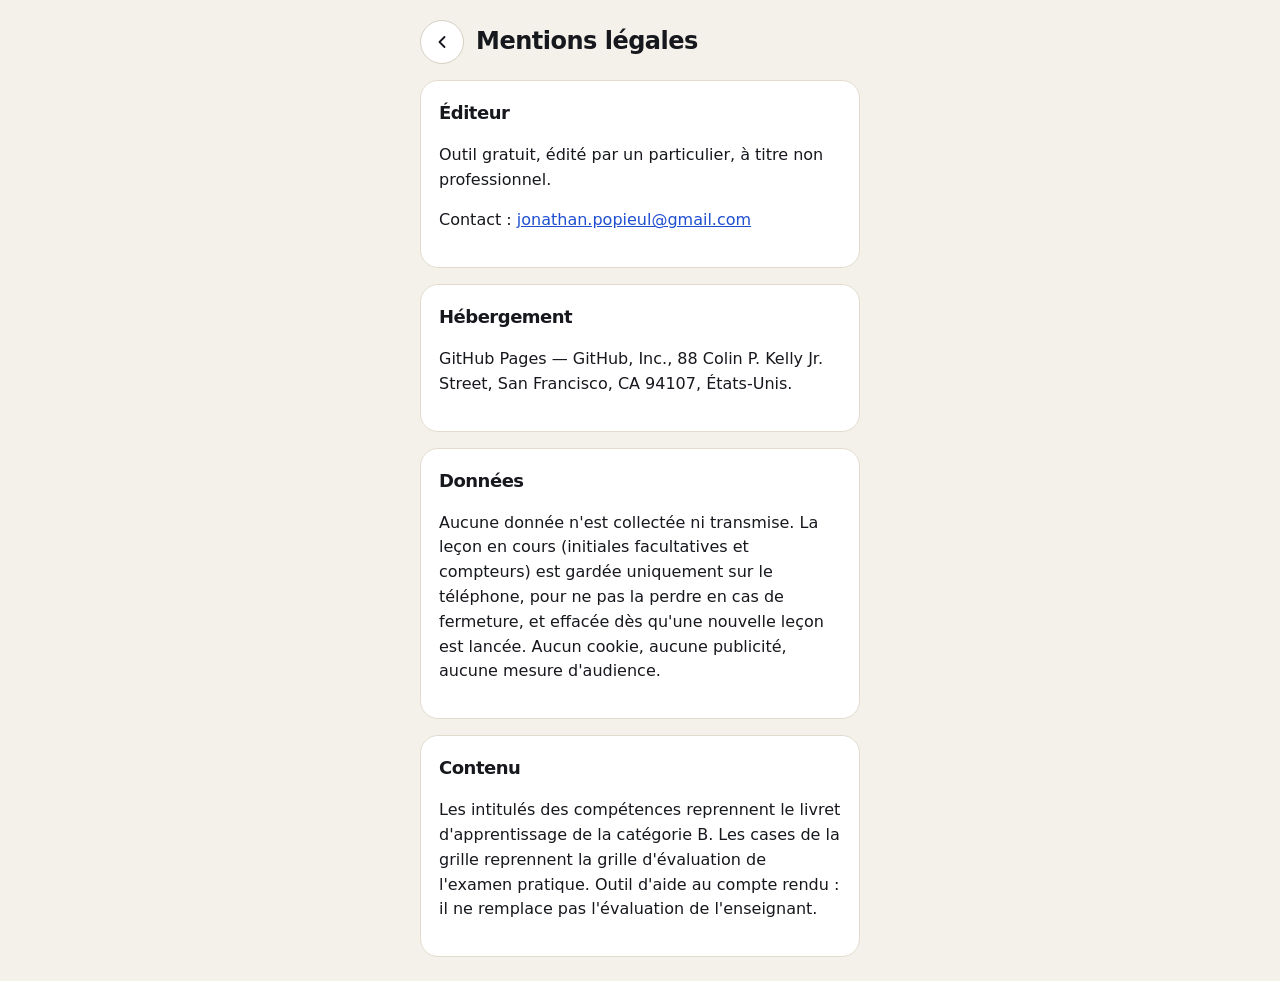
==== mentions-legales.html @ b7b08ff1 "Add files via upload" ====
<!doctype html>
<html lang="fr">
<head>
<meta charset="utf-8">
<meta name="viewport" content="width=device-width, initial-scale=1">
<title>Mentions légales — Relevé de leçon</title>
<link rel="stylesheet" href="app.css">
</head>
<body>
<main id="app" style="gap:16px;line-height:1.55">
<div class="row"><a class="icon-btn" href="./" aria-label="Retour"><svg viewBox="0 0 24 24" fill="none" stroke="currentColor" stroke-width="2.2" stroke-linecap="round" stroke-linejoin="round"><path d="M15 18l-6-6 6-6"/></svg></a><h1 style="font-size:24px;font-weight:800">Mentions légales</h1></div>
<section class="card"><h2 style="font-size:18px">Éditeur</h2>
<p>Outil gratuit, édité par un particulier, à titre non professionnel.</p>
<p>Contact : <a href="mailto:jonathan.popieul@gmail.com">jonathan.popieul@gmail.com</a></p></section>
<section class="card"><h2 style="font-size:18px">Hébergement</h2>
<p>GitHub Pages — GitHub, Inc., 88 Colin P. Kelly Jr. Street, San Francisco, CA 94107, États-Unis.</p></section>
<section class="card"><h2 style="font-size:18px">Données</h2>
<p>Aucune donnée n'est collectée ni transmise. La leçon en cours (initiales facultatives et compteurs) est gardée uniquement sur le téléphone, pour ne pas la perdre en cas de fermeture, et effacée dès qu'une nouvelle leçon est lancée. Aucun cookie, aucune publicité, aucune mesure d'audience.</p></section>
<section class="card"><h2 style="font-size:18px">Contenu</h2>
<p>Les intitulés des compétences reprennent le livret d'apprentissage de la catégorie B. Les cases de la grille reprennent la grille d'évaluation de l'examen pratique. Outil d'aide au compte rendu : il ne remplace pas l'évaluation de l'enseignant.</p></section>
</main>
</body>
</html>
---- app.css ----
:root{
  --ground:#F4F1EA; --card:#FFFFFF; --ink:#16181D; --ink2:#3E424B; --muted:#5A5F6B;
  --line:#E2DCCF; --line2:#D6D0C4; --soft:#EDE8DD; --blue:#1F4FD1; --blue-d:#163A9C; --blue-l:#E3E9FB; --blue-m:#8FA7E8;
  --orange:#C2410C; --orange-d:#9A3412; --orange-l:#FBEEE6; --neutral:#E2DCCF;
  --display:'Bricolage Grotesque', system-ui, sans-serif;
  --body:'Atkinson Hyperlegible', system-ui, sans-serif;
}
*{box-sizing:border-box}
html,body{margin:0;background:var(--ground);color:var(--ink);font-family:var(--body);font-size:16px;-webkit-text-size-adjust:100%}
body{min-height:100vh;min-height:100dvh}
button,input,select{font:inherit;color:inherit}
a{color:var(--blue)}
#app{max-width:480px;margin:0 auto;min-height:100vh;min-height:100dvh;padding:calc(env(safe-area-inset-top) + 20px) 20px calc(env(safe-area-inset-bottom) + 24px);display:flex;flex-direction:column;gap:20px}
.loading{color:var(--muted);text-align:center;margin-top:40vh}
.dark{background:var(--ink);color:var(--ground)}
body.is-dark{background:var(--ink)}

h1,h2,.display{font-family:var(--display);margin:0;letter-spacing:-.5px}
.brand{font-family:var(--display);font-weight:800;font-size:22px}
.muted{color:var(--muted)}
.small{font-size:13px}
.row{display:flex;align-items:center;gap:12px}
.between{justify-content:space-between}
.stack{display:flex;flex-direction:column;gap:12px}
.grow{flex:1}
.spacer{margin-top:auto}

.icon-btn{width:44px;height:44px;flex-shrink:0;border-radius:22px;border:1px solid var(--line2);background:var(--card);display:inline-flex;align-items:center;justify-content:center;cursor:pointer;color:var(--ink);text-decoration:none}
.dark .icon-btn{background:transparent;border-color:#3A3E47;color:var(--ground)}
.icon-btn svg{width:20px;height:20px}

.btn{display:flex;align-items:center;justify-content:center;gap:10px;min-height:56px;padding:0 20px;border-radius:16px;border:0;font-weight:700;font-size:17px;cursor:pointer;text-decoration:none;width:100%}
.btn-primary{background:var(--blue);color:#fff}
.btn-dark{background:var(--ink);color:#fff}
.btn-light{background:var(--card);color:var(--ink);border:1px solid var(--line2)}
.btn-ghost{background:transparent;color:inherit;border:1px solid #3A3E47}
.btn:disabled{opacity:.5;cursor:default}
.btn svg{width:18px;height:18px}

.card{background:var(--card);border:1px solid var(--line);border-radius:18px;padding:18px}
.hero{background:var(--blue);color:#fff;border-radius:20px;padding:22px;display:flex;flex-direction:column;gap:14px}
.hero .btn{background:#fff;color:var(--ink);min-height:52px}
.countdown{font-family:var(--display);font-weight:800;font-size:56px;line-height:1;letter-spacing:-2px}

.bar{height:12px;border-radius:6px;overflow:hidden;display:flex;background:var(--soft)}
.bar .m{background:var(--ink)} .bar .c{background:var(--blue-m)}
.legend{display:flex;gap:14px;flex-wrap:wrap;font-size:13px;color:var(--muted)}
.dot{width:10px;height:10px;border-radius:5px;display:inline-block;margin-right:6px;vertical-align:-1px}

.tiles{display:grid;grid-template-columns:repeat(2,minmax(0,1fr));gap:12px}
.tile{background:var(--card);border:1px solid var(--line);border-radius:18px;padding:16px;min-height:108px;display:flex;flex-direction:column;justify-content:space-between;text-decoration:none;color:var(--ink);cursor:pointer;text-align:left}
.tile svg{width:26px;height:26px}
.tile b{font-size:16px}

.banner{background:var(--orange-l);border-radius:16px;padding:14px 16px;font-size:14px;line-height:1.45}
.banner b{color:var(--orange-d)}
.warn{background:var(--orange);color:#fff;border-radius:14px;padding:12px 14px;font-weight:700;font-size:15px;display:flex;gap:12px;align-items:center}

.progress{flex:1;height:8px;border-radius:4px;background:var(--line);overflow:hidden}
.progress>div{height:8px;background:var(--blue)}
.chip{align-self:flex-start;padding:6px 12px;border-radius:999px;font-size:13px;font-weight:700}
.chip-VI,.chip-VE{background:var(--blue-l);color:var(--blue-d)}
.chip-SR{background:var(--orange-l);color:var(--orange-d)}
.chip-PS{background:var(--soft);color:var(--ink2)}
.question{font-family:var(--display);font-weight:700;font-size:28px;line-height:1.15;letter-spacing:-.5px}
.context{font-size:14px;color:var(--muted);line-height:1.4}
.hint{background:var(--card);border:1px dashed var(--line2);border-radius:16px;padding:16px;display:flex;gap:12px;color:var(--ink2);line-height:1.45}
.answer{background:var(--card);border:1px solid var(--line);border-radius:18px;padding:16px 18px;display:flex;flex-direction:column;gap:8px}
.answer .label{font-weight:700;font-size:12px;letter-spacing:.6px;text-transform:uppercase;color:var(--blue-d)}
.answer .text{font-size:17px;line-height:1.5;white-space:pre-line}
.listen{display:inline-flex;align-items:center;gap:12px;min-height:52px;padding:0 20px 0 7px;border-radius:26px;border:1px solid var(--line2);background:var(--card);font-weight:700;cursor:pointer;align-self:flex-start}
.listen .round{width:38px;height:38px;border-radius:19px;background:var(--ink);display:flex;align-items:center;justify-content:center}
.listen svg{width:18px;height:18px}

.rate{display:grid;grid-template-columns:repeat(3,minmax(0,1fr));gap:10px}
.rate button{min-height:72px;border-radius:16px;cursor:pointer;display:flex;flex-direction:column;align-items:center;justify-content:center;gap:2px}
.rate b{font-size:17px} .rate span{font-size:12px}
.r-rate{border:2px solid var(--orange);background:var(--card);color:var(--orange-d)}
.r-hes{border:0;background:var(--neutral);color:var(--ink)}
.r-su{border:0;background:var(--blue);color:#fff}

.stats{display:grid;grid-template-columns:repeat(3,minmax(0,1fr));gap:10px}
.stat{border-radius:16px;padding:14px}
.stat .n{font-family:var(--display);font-weight:800;font-size:32px}
.stat .l{font-size:14px;font-weight:700}
.stat-su{background:var(--blue);color:#fff}.stat-hes{background:var(--neutral)}.stat-rate{background:var(--card);border:2px solid var(--orange);color:var(--orange-d)}

.list{background:var(--card);border:1px solid var(--line);border-radius:18px;overflow:hidden}
.item{display:flex;align-items:center;gap:12px;padding:14px 16px;border-bottom:1px solid var(--soft);width:100%;background:none;border-left:0;border-right:0;border-top:0;text-align:left;cursor:pointer}
.item:last-child{border-bottom:0}
.item .t{font-size:15px;font-weight:700;line-height:1.3}
.item .s{font-size:13px;color:var(--muted)}
.badge{padding:4px 10px;border-radius:999px;font-size:12px;font-weight:700;white-space:nowrap}
.b-m{background:var(--ink);color:#fff}.b-c{background:var(--blue-l);color:var(--blue-d)}.b-r{border:1.5px solid var(--orange);color:var(--orange-d)}.b-n{border:1px solid var(--line2);color:var(--muted)}.b-x{border:1px dashed #8A8F99;color:var(--ink2)}
.strike .t{text-decoration:line-through;color:var(--muted)}

.chips{display:flex;gap:8px;overflow-x:auto;padding-bottom:4px;-webkit-overflow-scrolling:touch}
.chips button{flex-shrink:0;min-height:40px;padding:0 14px;border-radius:20px;border:1px solid var(--line2);background:var(--card);cursor:pointer;font-size:14px}
.chips button[aria-pressed="true"]{background:var(--ink);color:#fff;border-color:var(--ink);font-weight:700}

.field{display:flex;flex-direction:column;gap:8px}
.field label,.legend-t{font-weight:700}
.input{min-height:52px;border-radius:14px;border:1px solid #C9C2B3;background:var(--card);padding:0 16px;font-size:16px;width:100%}
.check{display:flex;align-items:center;gap:10px;min-height:44px}
.check input{width:22px;height:22px;accent-color:var(--blue);margin:0}
.options{display:grid;grid-template-columns:repeat(2,minmax(0,1fr));gap:12px}
.option{border:1px solid var(--line2);background:var(--card);border-radius:16px;padding:16px;display:flex;flex-direction:column;gap:6px;cursor:pointer;text-align:left}
.option[aria-pressed="true"]{border:2px solid var(--blue);padding:15px}
.option small{color:var(--muted);line-height:1.35}

.odo{background:var(--ink);border-radius:18px;padding:20px 16px;display:flex;flex-direction:column;gap:16px;align-items:center;color:#fff}
.digits{display:flex;gap:6px;align-items:flex-end}
.digit{width:38px;height:54px;border-radius:8px;background:#2A2D35;color:#8A8F99;font-family:var(--display);font-weight:700;font-size:30px;display:flex;align-items:center;justify-content:center}
.digit.on{width:46px;height:62px;background:#fff;color:var(--ink);font-weight:800;font-size:36px;outline:3px solid var(--blue-m);outline-offset:2px}
.odo .grid2{display:grid;grid-template-columns:repeat(2,minmax(0,1fr));gap:10px;width:100%}
.odo input{min-height:48px;border-radius:12px;border:1px solid #3A3E47;background:#2A2D35;color:#fff;padding:0 14px;font-size:20px;font-weight:700;width:100%;letter-spacing:4px}
.odo label{font-size:12px;color:#C9C5BC}
.draw .part{padding:12px 16px;border-bottom:1px solid var(--soft);display:flex;flex-direction:column;gap:3px}
.draw .part:last-child{border-bottom:0}
.part .k{font-size:12px;font-weight:700;text-transform:uppercase;letter-spacing:.5px}
.part .note{font-size:12px;color:var(--orange-d)}

.steps{display:flex;flex-direction:column;gap:8px}
.step{display:flex;align-items:center;gap:12px;padding:12px 14px;border-radius:14px;background:var(--card);border:1px solid var(--line)}
.step.cur{background:var(--ink);color:#fff;border-color:var(--ink)}
.step.todo{background:transparent;border-style:dashed;color:var(--muted)}
.step .n{width:28px;height:28px;border-radius:14px;border:2px solid currentColor;display:flex;align-items:center;justify-content:center;font-size:13px;font-weight:700;flex-shrink:0}
.rec{width:88px;height:88px;border-radius:44px;border:6px solid #F4D3C2;background:var(--orange);cursor:pointer;display:flex;align-items:center;justify-content:center;align-self:center}
.rec .sq{width:26px;height:26px;border-radius:6px;background:#fff}
.rec .ci{width:30px;height:30px;border-radius:15px;background:#fff}

.ring{width:148px;height:148px;border-radius:74px;border:8px solid #2A2D35;display:flex;align-items:center;justify-content:center;font-family:var(--display);font-weight:800;font-size:52px;align-self:center}
.player{display:flex;justify-content:center;align-items:center;gap:28px}
.player .big{width:80px;height:80px;border-radius:40px;border:0;background:var(--ground);color:var(--ink);display:flex;align-items:center;justify-content:center;cursor:pointer}
.player .big svg{width:28px;height:28px}
.player .icon-btn{width:56px;height:56px;border-radius:28px}

dialog{border:0;border-radius:20px;padding:0;max-width:440px;width:calc(100% - 32px);background:var(--ground);color:var(--ink)}
dialog::backdrop{background:rgba(22,24,29,.5)}
.sheet{padding:20px;display:flex;flex-direction:column;gap:14px;max-height:85vh;overflow:auto}
hr{border:0;border-top:1px solid var(--soft);margin:0}
.footer{font-size:13px;color:var(--muted);text-align:center;line-height:1.5}
.sr-only{position:absolute;width:1px;height:1px;overflow:hidden;clip:rect(0 0 0 0);white-space:nowrap}
:focus-visible{outline:3px solid var(--blue-m);outline-offset:2px}
.row > svg{width:24px;height:24px;flex-shrink:0}

/* ---- Relevé de leçon ---- */
body{-webkit-user-select:none;user-select:none;-webkit-touch-callout:none}
input,textarea{-webkit-user-select:text;user-select:text}
.bar-top{display:flex;align-items:center;gap:10px}
.pill{display:inline-flex;align-items:center;gap:8px;min-height:44px;padding:0 14px;border-radius:22px;background:var(--card);border:1px solid var(--line2);font-weight:700;cursor:pointer;color:var(--ink);text-decoration:none}
.total{font-family:var(--display);font-weight:800;font-size:22px;margin-left:auto}
.big{display:grid;grid-template-columns:repeat(2,minmax(0,1fr));gap:10px}
.tap{position:relative;min-height:96px;border-radius:18px;border:1px solid var(--line);background:var(--card);padding:14px 14px 12px;text-align:left;display:flex;flex-direction:column;justify-content:space-between;gap:6px;cursor:pointer;color:var(--ink);touch-action:manipulation}
.tap:active{transform:scale(.97);background:var(--blue-l)}
.tap .lab{font-weight:700;font-size:16px;line-height:1.2}
.tap .ref{font-size:12px;color:var(--muted)}
.tap .cnt{position:absolute;top:10px;right:12px;font-family:var(--display);font-weight:800;font-size:26px;line-height:1}
.tap .cnt.zero{color:#C9C2B3}
.tap.elim{border:2px solid var(--orange)}
.tap.elim .lab{color:var(--orange-d)}
.tap.plus{border:2px solid var(--blue)}
.tap.hit{animation:hit .35s ease}
@keyframes hit{0%{background:var(--blue-m)}100%{background:var(--card)}}
.row-tap{display:flex;align-items:center;gap:12px;width:100%;min-height:56px;padding:10px 14px;border:0;border-bottom:1px solid var(--soft);background:var(--card);text-align:left;cursor:pointer;touch-action:manipulation;color:var(--ink)}
.row-tap:last-child{border-bottom:0}
.row-tap:active{background:var(--blue-l)}
.row-tap .lab{flex:1;font-weight:700;font-size:15px;line-height:1.25}
.row-tap .ref{display:block;font-weight:400;font-size:12px;color:var(--muted)}
.row-tap .cnt{font-family:var(--display);font-weight:800;font-size:20px;min-width:28px;text-align:right}
.row-tap .cnt.zero{color:#C9C2B3}
.off{opacity:.45}
.off.hasoff{opacity:.75}
.sect{font-size:12px;font-weight:700;letter-spacing:.6px;text-transform:uppercase;color:var(--muted);margin:6px 2px -4px}
.toast{position:fixed;left:50%;bottom:calc(env(safe-area-inset-bottom) + 24px);transform:translateX(-50%);background:var(--ink);color:#fff;padding:12px 18px;border-radius:14px;font-weight:700;font-size:15px;box-shadow:0 6px 20px rgba(0,0,0,.25);z-index:50;max-width:calc(100% - 32px);text-align:center}
.undo{display:flex;align-items:center;justify-content:space-between;gap:10px;background:var(--soft);border-radius:14px;padding:6px 6px 6px 14px;font-size:14px;color:var(--ink2);min-height:52px}
.undo button{min-height:40px;padding:0 14px;border-radius:12px;border:1px solid var(--line2);background:var(--card);font-weight:700;cursor:pointer}
.undo button:disabled{opacity:.4}
.res{display:flex;flex-direction:column;gap:2px;padding:12px 0;border-bottom:1px solid var(--soft)}
.res:last-child{border-bottom:0}
.res .h{display:flex;justify-content:space-between;gap:10px;font-weight:700}
.res .h b{font-family:var(--display);font-size:18px}
.res .s{font-size:13px;color:var(--muted);line-height:1.4}
.res.top .h span{color:var(--orange-d)}
.card h2{font-size:17px;margin-bottom:2px}
.objlist{display:flex;flex-direction:column;gap:2px;max-height:none}
.objlist label{display:flex;gap:10px;align-items:flex-start;padding:8px 0;font-size:14px;line-height:1.35;border-bottom:1px solid var(--soft)}
.objlist input{width:20px;height:20px;margin-top:1px;accent-color:var(--blue);flex-shrink:0}
details summary{cursor:pointer;font-weight:700;min-height:44px;display:flex;align-items:center;list-style:none}
details summary::-webkit-details-marker{display:none}
details summary::after{content:"＋";margin-left:auto;color:var(--muted)}
details[open] summary::after{content:"−"}
select.input{appearance:auto}
.switch{display:flex;align-items:center;justify-content:space-between;gap:12px;min-height:52px}
.switch input{width:48px;height:28px;accent-color:var(--blue)}

/* ---- v2 : réussites, sélection des objectifs, situations ---- */
.tile2{display:flex;border-radius:18px;border:1px solid var(--line);background:var(--card);overflow:hidden;min-height:100px}
.tile2.elim{border:2px solid var(--orange)}
.tile2.elim .lab{color:var(--orange-d)}
.tap-err{position:relative;flex:1;min-width:0;border:0;background:transparent;padding:12px 10px 10px 14px;text-align:left;display:flex;flex-direction:column;justify-content:space-between;gap:4px;cursor:pointer;color:var(--ink);touch-action:manipulation}
.tap-err:active{background:#FBEEE6}
.tap-err .lab{font-weight:700;font-size:15px;line-height:1.2;padding-right:26px}
.tap-err .ref{font-size:12px;color:var(--muted)}
.tap-err .cnt{position:absolute;top:10px;right:8px;font-family:var(--display);font-weight:800;font-size:24px;line-height:1;color:var(--orange-d)}
.tap-err .cnt.zero{color:#C9C2B3}
.tap-ok{width:54px;flex-shrink:0;border:0;border-left:1px solid var(--line);background:var(--blue-l);color:var(--blue-d);display:flex;flex-direction:column;align-items:center;justify-content:center;gap:2px;cursor:pointer;font-size:22px;touch-action:manipulation}
.tap-ok b{font-family:var(--display);font-size:18px}
.tap-ok:active{background:var(--blue-m)}
.hit-err .tap-err{animation:hiterr .35s ease}
.hit-ok .tap-ok{animation:hitok .35s ease}
@keyframes hiterr{0%{background:#F4D3C2}100%{background:transparent}}
@keyframes hitok{0%{background:var(--blue-m)}100%{background:var(--blue-l)}}
.row2{display:flex;border-bottom:1px solid var(--soft)}
.row2:last-child{border-bottom:0}
.row2 .row-tap{border-bottom:0}
.row-ok{width:56px;flex-shrink:0;border:0;border-left:1px solid var(--soft);background:var(--blue-l);color:var(--blue-d);display:flex;flex-direction:column;align-items:center;justify-content:center;cursor:pointer;font-size:16px;touch-action:manipulation}
.row-ok b{font-family:var(--display);font-size:15px}
.row2.off{opacity:.45}
.row2.off.hasoff{opacity:.75}
.seg{display:grid;grid-template-columns:1fr 1fr;background:var(--soft);border-radius:14px;padding:4px;gap:4px}
.seg button{min-height:40px;border:0;border-radius:10px;background:transparent;font-weight:700;cursor:pointer;color:var(--ink2)}
.seg button[aria-pressed="true"]{background:var(--card);color:var(--ink);box-shadow:0 1px 3px rgba(0,0,0,.12)}
.objrow{display:flex;align-items:center;gap:8px}
.objc{width:28px;font-weight:800;font-family:var(--display);font-size:15px}
.objchips{display:grid;grid-template-columns:repeat(9,minmax(0,1fr));gap:4px;flex:1}
.oc{min-height:40px;border-radius:10px;border:1px solid var(--line2);background:var(--card);font-weight:700;cursor:pointer;color:var(--muted);padding:0}
.oc.on{background:var(--ink);border-color:var(--ink);color:#fff}
.sitbar{position:fixed;left:0;right:0;bottom:0;background:var(--card);border-top:1px solid var(--line);box-shadow:0 -6px 20px rgba(0,0,0,.12);padding:10px 12px calc(env(safe-area-inset-bottom) + 12px);display:flex;flex-direction:column;gap:8px;z-index:40}
.sitbar .chips button{min-height:44px}
.toast{bottom:auto;top:calc(env(safe-area-inset-top) + 14px)}

.tap-err .lab{padding-right:0;hyphens:auto;-webkit-hyphens:auto;overflow-wrap:anywhere}
.tap-err .foot{display:flex;align-items:flex-end;justify-content:space-between;gap:6px}
.tap-err .cnt{position:static;font-size:26px}
.toast{top:calc(env(safe-area-inset-top) + 64px);padding:8px 14px;font-size:14px}
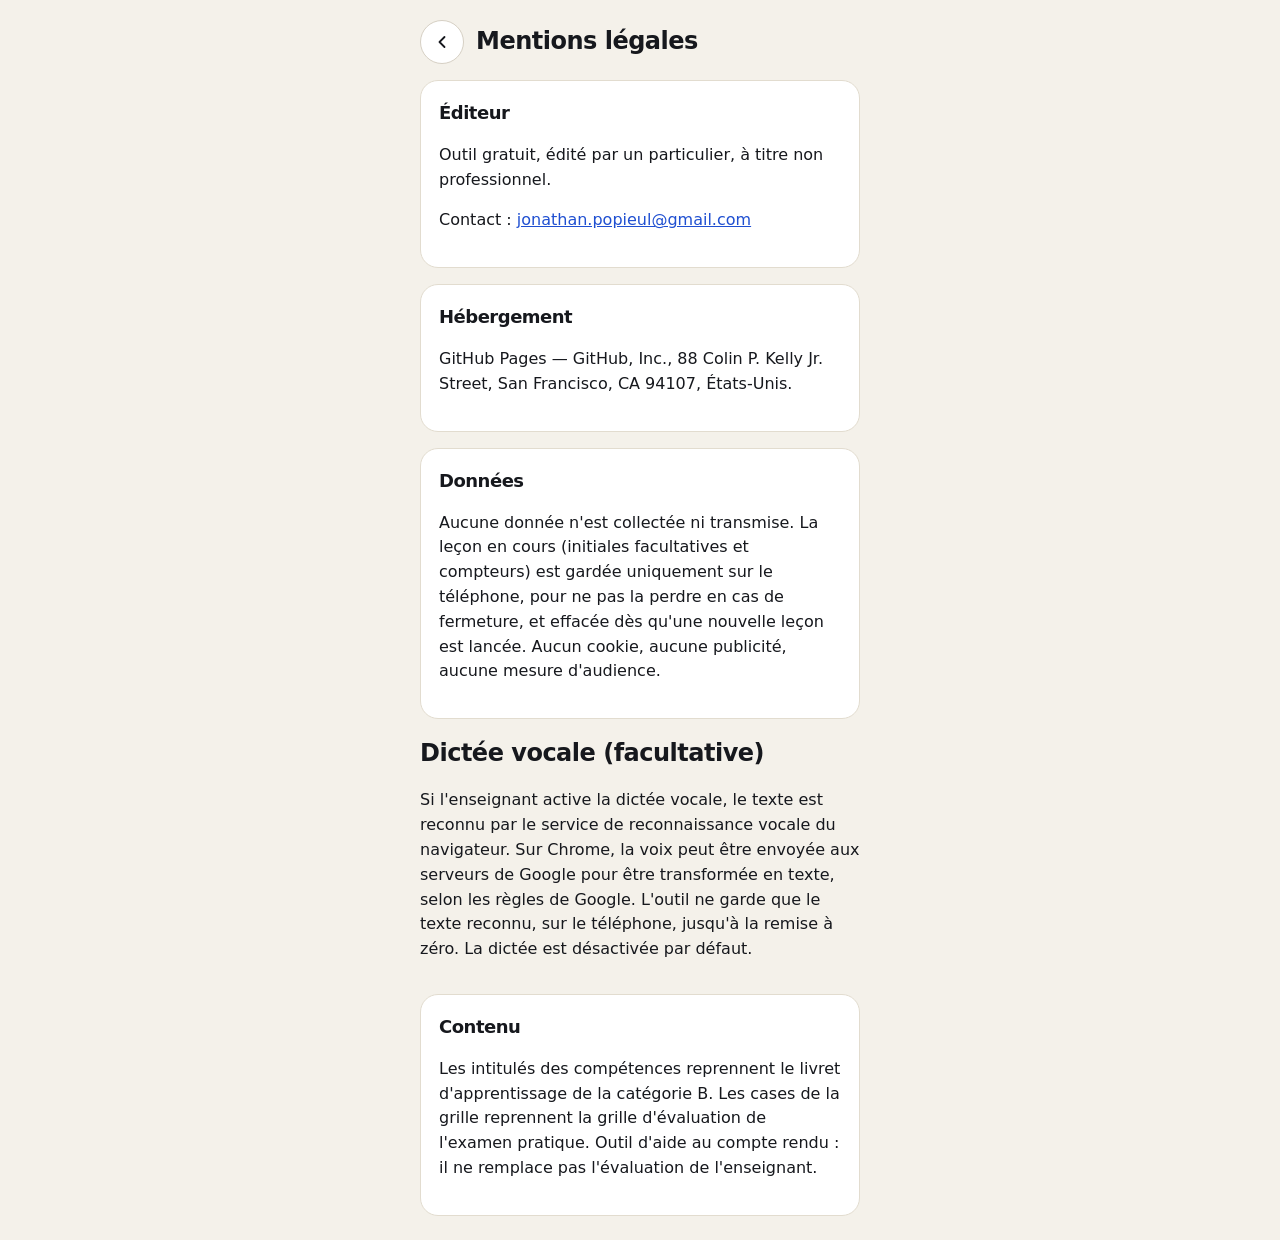
==== commit 096462e2: "Add files via upload" ====
--- a/mentions-legales.html
+++ b/mentions-legales.html
@@ -16,6 +16,7 @@
 <p>GitHub Pages — GitHub, Inc., 88 Colin P. Kelly Jr. Street, San Francisco, CA 94107, États-Unis.</p></section>
 <section class="card"><h2 style="font-size:18px">Données</h2>
 <p>Aucune donnée n'est collectée ni transmise. La leçon en cours (initiales facultatives et compteurs) est gardée uniquement sur le téléphone, pour ne pas la perdre en cas de fermeture, et effacée dès qu'une nouvelle leçon est lancée. Aucun cookie, aucune publicité, aucune mesure d'audience.</p></section>
+<section><h2>Dictée vocale (facultative)</h2><p>Si l'enseignant active la dictée vocale, le texte est reconnu par le service de reconnaissance vocale du navigateur. Sur Chrome, la voix peut être envoyée aux serveurs de Google pour être transformée en texte, selon les règles de Google. L'outil ne garde que le texte reconnu, sur le téléphone, jusqu'à la remise à zéro. La dictée est désactivée par défaut.</p></section>
 <section class="card"><h2 style="font-size:18px">Contenu</h2>
 <p>Les intitulés des compétences reprennent le livret d'apprentissage de la catégorie B. Les cases de la grille reprennent la grille d'évaluation de l'examen pratique. Outil d'aide au compte rendu : il ne remplace pas l'évaluation de l'enseignant.</p></section>
 </main>
--- a/app.css
+++ b/app.css
@@ -234,3 +234,61 @@
 .tap-err .foot{display:flex;align-items:flex-end;justify-content:space-between;gap:6px}
 .tap-err .cnt{position:static;font-size:26px}
 .toast{top:calc(env(safe-area-inset-top) + 64px);padding:8px 14px;font-size:14px}
+
+/* ---- v3 : liste des compétences façon Suivi Drive, situation prolongée ---- */
+.comp{border-radius:14px;overflow:hidden;border:1px solid var(--line)}
+.comphead{display:flex;align-items:center;gap:12px;width:100%;min-height:60px;padding:8px 12px 8px 8px;border:0;background:var(--card);cursor:pointer;text-align:left;color:var(--ink)}
+.cbadge{flex-shrink:0;width:52px;height:44px;border-radius:6px;background:var(--cc);color:#fff;font-family:var(--display);font-weight:800;font-size:22px;display:flex;align-items:center;justify-content:center}
+.ctitle{flex:1;font-size:12px;font-weight:700;text-transform:uppercase;letter-spacing:.3px;line-height:1.3}
+.ccount{font-weight:800;font-size:14px;color:var(--cc)}
+.comphead[aria-expanded="true"]{border-bottom:1px solid var(--line)}
+.objlines{background:#F7F5F0}
+.objline{display:flex;align-items:flex-start;gap:12px;width:100%;min-height:52px;padding:10px 12px;border:0;border-bottom:1px solid var(--soft);background:transparent;text-align:left;cursor:pointer;color:var(--ink);font-size:15px;line-height:1.35}
+.objline:last-child{border-bottom:0}
+.objline .box{flex-shrink:0;width:28px;height:28px;border:2px solid var(--ink);border-radius:4px;display:flex;align-items:center;justify-content:center;font-weight:800;background:#fff;color:#fff}
+.objline.on .box{background:var(--cc);border-color:var(--cc)}
+.objline.on .otxt{font-weight:700}
+.objline:active{background:var(--soft)}
+.sitgrid{display:grid;grid-template-columns:repeat(2,minmax(0,1fr));gap:8px}
+.sitgrid button{min-height:52px;border-radius:12px;border:1px solid var(--line2);background:var(--card);font-weight:700;font-size:15px;cursor:pointer;color:var(--ink)}
+.sitgrid button[aria-pressed="true"]{background:var(--ink);color:#fff}
+.sitgrid button:active{background:var(--blue-l)}
+.sitprog{height:4px;border-radius:2px;background:var(--soft);overflow:hidden}
+.sitprog div{height:4px;background:var(--blue);width:100%;animation:sitp linear forwards}
+@keyframes sitp{from{width:100%}to{width:0}}
+body.has-sit #app{padding-bottom:360px}
+.undo button#sitbtn{background:var(--blue-l);border-color:var(--blue-l);color:var(--blue-d)}
+
+/* ---- v4 : onglets, travaillé, prochaine leçon ---- */
+.tabs a{min-height:40px;border-radius:10px;font-weight:700;display:flex;align-items:center;justify-content:center;text-decoration:none;color:var(--ink2)}
+.tabs a[aria-selected="true"]{background:var(--card);color:var(--ink);box-shadow:0 1px 3px rgba(0,0,0,.12)}
+.thg{border:1px solid var(--line);border-radius:14px;overflow:hidden;background:var(--card)}
+.thg-head{display:flex;justify-content:space-between;align-items:center;width:100%;min-height:52px;padding:0 14px;border:0;background:var(--card);font-weight:800;font-size:16px;cursor:pointer;color:var(--ink);font-family:var(--display)}
+.thg-head[aria-expanded="true"]{border-bottom:1px solid var(--line)}
+.th{padding:10px 12px;border-bottom:1px solid var(--soft);display:flex;flex-direction:column;gap:8px}
+.th:last-child{border-bottom:0}
+.th.on{background:#F3F6FD}
+.th-top{display:flex;align-items:center;justify-content:space-between;gap:8px}
+.th-lab{font-weight:700;font-size:15px;line-height:1.3}
+.th-plus,.th-minus{min-width:44px;height:40px;border-radius:12px;border:1px solid var(--line2);background:var(--card);font-weight:800;font-size:18px;cursor:pointer;color:var(--blue-d);padding:0 10px}
+.th-plus.has{background:var(--blue);border-color:var(--blue);color:#fff}
+.th-minus{color:var(--muted);min-width:40px}
+.kinds{display:grid;grid-template-columns:repeat(4,minmax(0,1fr));gap:6px}
+.kinds button,.hows button,.optrow button,.plchips button{min-height:40px;border-radius:10px;border:1px solid var(--line2);background:var(--card);font-size:14px;font-weight:700;cursor:pointer;color:var(--ink2);padding:0 8px}
+.kinds button[aria-pressed="true"]{background:var(--ink);border-color:var(--ink);color:#fff}
+.hows,.optrow,.plchips{display:flex;flex-wrap:wrap;gap:6px;align-items:center}
+.hows button[aria-pressed="true"],.optrow button[aria-pressed="true"],.plchips button[aria-pressed="true"]{background:var(--blue);border-color:var(--blue);color:#fff}
+.optrow .small{width:70px}
+textarea.input{font-family:inherit;resize:vertical}
+.play{display:inline-flex;align-items:center;justify-content:center;min-width:40px;height:40px;border-radius:12px;background:#16181D;color:#fff;text-decoration:none;font-size:15px;flex-shrink:0}
+.row-play{border-radius:0;height:auto;min-width:48px;align-self:stretch}
+
+/* Dictée vocale */
+#mic{position:fixed;right:16px;bottom:calc(env(safe-area-inset-bottom) + 18px);width:72px;height:72px;border-radius:36px;border:0;background:var(--ink);color:#fff;display:flex;align-items:center;justify-content:center;box-shadow:0 6px 18px rgba(0,0,0,.3);z-index:45;touch-action:none;-webkit-user-select:none;user-select:none;cursor:pointer}
+#mic.on{background:#E5484D;transform:scale(1.12);box-shadow:0 0 0 10px rgba(229,72,77,.25)}
+body.has-sit #mic{display:none}
+body:has(#mic) main{padding-bottom:110px}
+.vlive{position:fixed;left:16px;right:100px;bottom:calc(env(safe-area-inset-bottom) + 26px);background:var(--card);border:2px solid #E5484D;border-radius:14px;padding:12px 14px;font-weight:700;z-index:45;box-shadow:0 6px 18px rgba(0,0,0,.15)}
+.vcands{display:grid;grid-template-columns:1fr;gap:6px;max-height:46vh;overflow:auto}
+.vcands button{display:flex;align-items:center;justify-content:space-between;gap:8px;min-height:48px;padding:0 12px;border-radius:12px;border:1px solid var(--line2);background:var(--card);font-weight:700;font-size:15px;text-align:left;cursor:pointer;color:var(--ink)}
+.vcands i{font-style:normal;color:#fff;border-radius:8px;padding:3px 7px;font-size:12px;flex-shrink:0}
